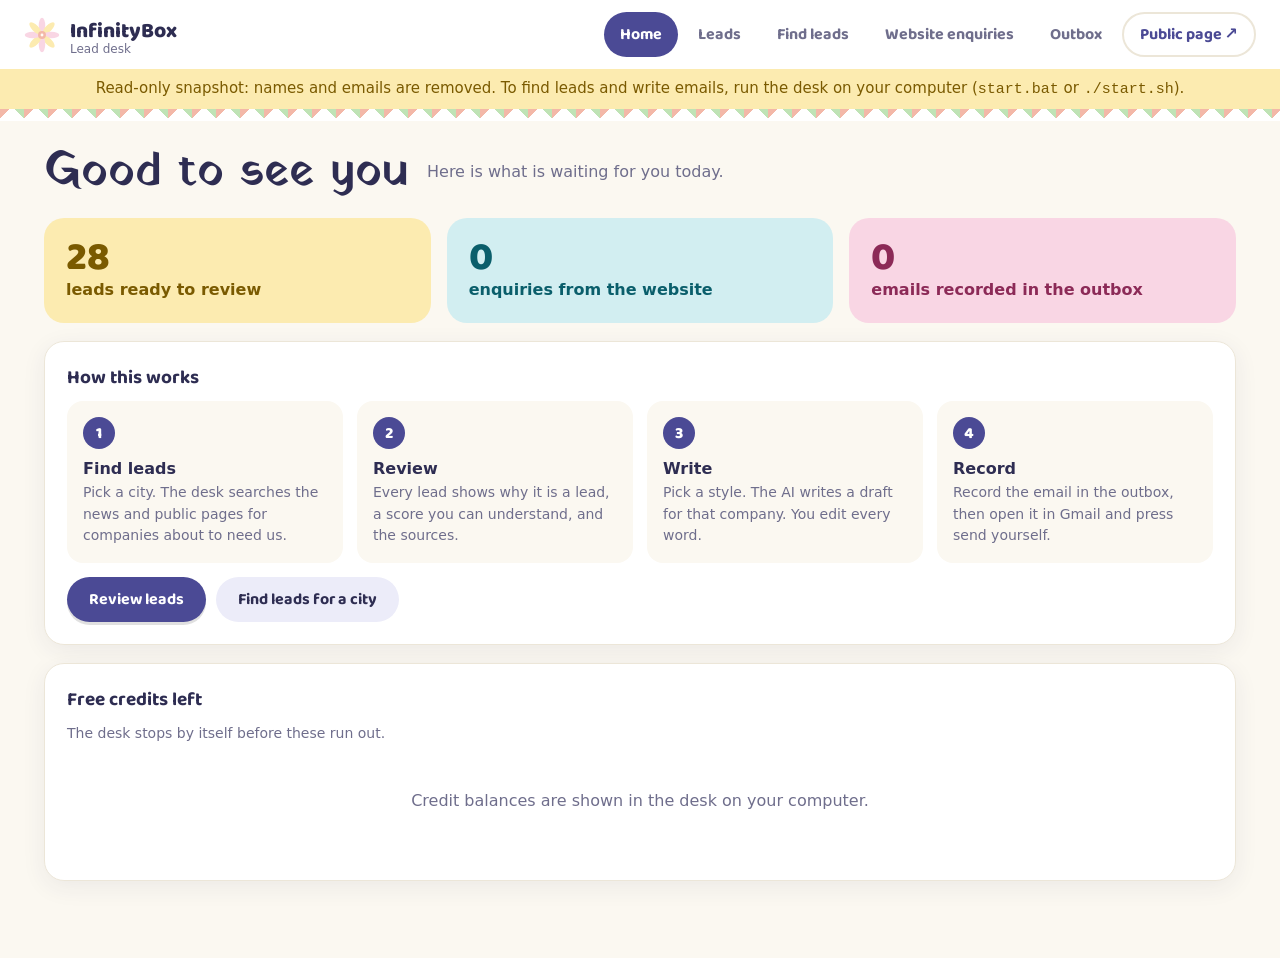
==== dashboard/index.html @ 166ef91c "Routing: public page and read-only dashboard on Pages, interlinked; local /dashboard alias; 404 page" ====
<!doctype html>
<html lang="en">
<head>
<meta charset="utf-8">
<meta name="viewport" content="width=device-width, initial-scale=1">
<title>InfinityBox Lead Desk</title>
<link rel="preconnect" href="https://fonts.googleapis.com"><link rel="preconnect" href="https://fonts.gstatic.com" crossorigin>
<link href="https://fonts.googleapis.com/css2?family=Baloo+2:wght@500;700;800&family=Yatra+One&display=swap" rel="stylesheet">
<style>
:root{
  --bg:#FBF8F1; --surface:#FFFFFF; --ink:#2E2D52; --mute:#6F6E8C; --line:#ECE6D8; --brand:#4B4A95; --brand-ink:#FFFFFF; --brand-soft:#ECECF9;
  --haldi:#FCEBB0; --haldi-i:#7A5A00; --rani:#F9D6E4; --rani-i:#8C2A57; --mor:#D2EEF1; --mor-i:#0A5E6B; --tota:#DDF1D6; --tota-i:#2E6B2A; --sindoor:#F9DAD3; --sindoor-i:#8A3022;
  --shadow:0 6px 24px rgba(46,45,82,.07); --r:20px;
  --font:"Baloo 2",system-ui,-apple-system,"Segoe UI",sans-serif; --body:system-ui,-apple-system,"Segoe UI",Roboto,sans-serif;
}
@media (prefers-color-scheme: dark){:root{
  --bg:#15152A; --surface:#1E1E3A; --ink:#ECEBFA; --mute:#A3A2C4; --line:#2E2E52; --brand:#8F8EE6; --brand-ink:#15152A; --brand-soft:#2A2A52;
  --haldi:#4A3D10; --haldi-i:#F5DC8A; --rani:#4A2236; --rani-i:#F5B5D0; --mor:#173E45; --mor-i:#9ADCE6; --tota:#22381F; --tota-i:#B5E3AD; --sindoor:#4A241D; --sindoor-i:#F2B3A6; --shadow:0 6px 24px rgba(0,0,0,.35);}}
*{box-sizing:border-box}
body{margin:0;background:var(--bg);color:var(--ink);font:400 16px/1.55 var(--body)}
h1,h2,h3,.f{font-family:var(--font)}
h2{font-size:26px;margin:0 0 4px;font-weight:800} h3{font-size:19px;margin:0 0 8px;font-weight:700}
.muted{color:var(--mute)} .small{font-size:14px}
button,input,select,textarea{font:inherit;color:inherit}
:focus-visible{outline:3px solid var(--brand);outline-offset:2px}

/* header */
.bar{display:flex;align-items:center;gap:18px;padding:12px 24px;background:var(--surface);position:sticky;top:0;z-index:20;flex-wrap:wrap}
.brand{display:flex;align-items:center;gap:10px;font:800 21px var(--font)}
.brand small{display:block;font:500 12px var(--body);color:var(--mute);margin-top:-6px}
.rosette{width:36px;height:36px;animation:spin 24s linear infinite}
@keyframes spin{to{transform:rotate(360deg)}}
.tabs{display:flex;gap:4px;flex-wrap:wrap;margin-left:auto}
.tabs button{border:0;background:none;padding:8px 16px;border-radius:99px;cursor:pointer;font:700 16px var(--font);color:var(--mute);transition:background .2s,color .2s}
.tabs a{padding:8px 16px;border-radius:99px;font:700 16px var(--font);color:var(--brand);text-decoration:none;border:2px solid var(--line)}.tabs a:hover{background:var(--brand-soft)}
.snap{background:var(--haldi);color:var(--haldi-i);text-align:center;padding:8px 16px;font-size:15px}.snap a{color:inherit}
.tabs button:hover{background:var(--brand-soft);color:var(--ink)}
.tabs button[aria-current="true"]{background:var(--brand);color:var(--brand-ink)}
.trim{height:12px;background:linear-gradient(135deg,#F3B8A8 25%,transparent 25%) 0 0/24px 12px,linear-gradient(225deg,#BFE3B5 25%,transparent 25%) 0 0/24px 12px,var(--surface)}
main{max-width:1240px;margin:0 auto;padding:26px 24px 60px}
.view{display:none}.view.on{display:block;animation:fade .35s ease both}
@keyframes fade{from{opacity:0;transform:translateY(8px)}to{opacity:1;transform:none}}

/* basics */
.card{background:var(--surface);border-radius:var(--r);padding:22px;box-shadow:var(--shadow);margin-bottom:18px;border:1px solid var(--line)}
.btn{display:inline-flex;align-items:center;gap:8px;border:0;border-radius:99px;padding:10px 22px;background:var(--brand);color:var(--brand-ink);font:700 16px var(--font);cursor:pointer;transition:transform .15s,box-shadow .15s,opacity .2s;box-shadow:0 3px 0 rgba(0,0,0,.12)}
.btn:hover{transform:translateY(-1px)}.btn:active{transform:translateY(2px);box-shadow:none}.btn[disabled]{opacity:.45;cursor:not-allowed;transform:none}
.btn.soft{background:var(--brand-soft);color:var(--ink);box-shadow:none}.btn.line{background:none;border:2px solid var(--line);color:var(--ink);box-shadow:none}
input[type=text],select,textarea{width:100%;background:var(--bg);border:2px solid var(--line);border-radius:14px;padding:10px 14px}
textarea{resize:vertical;line-height:1.55}
.tag{display:inline-block;border-radius:99px;padding:2px 12px;font-size:13px;font-weight:700;margin:0 4px 4px 0;background:var(--brand-soft);color:var(--ink)}
.tag.haldi{background:var(--haldi);color:var(--haldi-i)}.tag.rani{background:var(--rani);color:var(--rani-i)}.tag.mor{background:var(--mor);color:var(--mor-i)}
.tag.tota{background:var(--tota);color:var(--tota-i)}.tag.sindoor{background:var(--sindoor);color:var(--sindoor-i)}
.note{border-radius:14px;padding:10px 14px;margin:10px 0;font-size:15px}.note.warn{background:var(--haldi);color:var(--haldi-i)}.note.bad{background:var(--sindoor);color:var(--sindoor-i)}.note.ok{background:var(--tota);color:var(--tota-i)}
.empty{text-align:center;color:var(--mute);padding:44px 12px}
.spin{display:inline-block;width:15px;height:15px;border:3px solid rgba(255,255,255,.4);border-top-color:#fff;border-radius:50%;animation:spin .8s linear infinite}
.ring{--p:50;width:52px;height:52px;border-radius:50%;background:conic-gradient(var(--brand) calc(var(--p) * 1%),var(--line) 0);display:grid;place-items:center;flex:none}
.ring::after{content:attr(data-v);width:40px;height:40px;border-radius:50%;background:var(--surface);display:grid;place-items:center;font:800 15px var(--font)}
.ring.big{width:72px;height:72px}.ring.big::after{width:56px;height:56px;font-size:20px}
.bar2{height:12px;background:var(--line);border-radius:99px;overflow:hidden;margin:4px 0 6px}.bar2 i{display:block;height:100%;background:var(--brand);border-radius:99px;transition:width .8s cubic-bezier(.645,.045,.355,1)}
.row{display:flex;justify-content:space-between;gap:12px;align-items:center}
.grid3{display:grid;grid-template-columns:repeat(3,1fr);gap:16px}@media(max-width:860px){.grid3{grid-template-columns:1fr}}

/* home */
.hello{display:flex;gap:18px;align-items:center;margin-bottom:20px;flex-wrap:wrap}
.hello h1{font:400 clamp(30px,5vw,46px)/1.1 "Yatra One",var(--font);margin:0}
.stat{border-radius:var(--r);padding:20px 22px;cursor:pointer;transition:transform .2s;border:0;text-align:left;width:100%}
.stat:hover{transform:translateY(-3px)}
.stat b{display:block;font:800 40px/1 var(--font)}.stat span{font-weight:700}
.steps{display:grid;grid-template-columns:repeat(4,1fr);gap:14px}@media(max-width:860px){.steps{grid-template-columns:1fr 1fr}}
.stepc{padding:16px;border-radius:16px;background:var(--bg)}.stepc .n{width:32px;height:32px;border-radius:50%;background:var(--brand);color:var(--brand-ink);display:grid;place-items:center;font:800 16px var(--font);margin-bottom:8px}
.quota .q{margin:10px 0}.quota .lab{display:flex;justify-content:space-between;font-weight:700;font-size:15px}

/* leads */
.split{display:grid;grid-template-columns:350px 1fr;gap:22px;align-items:start}
@media(max-width:960px){.split{grid-template-columns:1fr}}
.listcol{position:sticky;top:96px;max-height:calc(100vh - 118px);overflow:auto;padding-right:4px}
@media(max-width:960px){.listcol{position:static;max-height:none}}
.chips{display:flex;flex-wrap:wrap;gap:6px;margin:10px 0}
.chip{border:2px solid var(--line);background:var(--surface);border-radius:99px;padding:3px 14px;cursor:pointer;font:700 14px var(--font)}
.chip[aria-pressed="true"]{background:var(--brand);color:var(--brand-ink);border-color:var(--brand)}
.lead{display:flex;gap:12px;align-items:center;width:100%;text-align:left;background:var(--surface);border:2px solid transparent;border-radius:18px;padding:12px 14px;margin-bottom:10px;cursor:pointer;box-shadow:var(--shadow);transition:transform .15s,border-color .2s}
.lead:hover{transform:translateY(-2px)}.lead[aria-current="true"]{border-color:var(--brand)}
.lead b{display:block;font:700 17px/1.2 var(--font)}
.dtabs{display:flex;gap:6px;margin:0 0 16px;background:var(--surface);padding:6px;border-radius:99px;box-shadow:var(--shadow);width:max-content;max-width:100%;overflow:auto}
.dtabs button{border:0;background:none;padding:8px 20px;border-radius:99px;cursor:pointer;font:700 16px var(--font);color:var(--mute)}
.dtabs button[aria-current="true"]{background:var(--brand);color:var(--brand-ink)}
.lhead{display:flex;gap:18px;align-items:center;flex-wrap:wrap;position:relative;overflow:hidden}
.lhead::before{content:"";position:absolute;left:0;right:0;top:0;height:8px;background:radial-gradient(circle at 8px 0,var(--rani) 7px,transparent 8px) 0 0/16px 8px repeat-x}
.lhead h2{margin-top:6px}
.src{background:var(--bg);border-radius:16px;padding:12px 16px;margin:10px 0}
.src q{display:block;color:var(--mute);font-style:italic;margin:4px 0}
a{color:var(--brand);font-weight:700}
details summary{cursor:pointer;color:var(--mute);font-size:14.5px;margin:4px 0}
ul.plain{margin:6px 0;padding-left:20px}
.styles{display:grid;grid-template-columns:repeat(auto-fill,minmax(210px,1fr));gap:10px;margin:10px 0 14px}
.style{border:2px solid var(--line);border-radius:16px;padding:12px;cursor:pointer;background:var(--surface);transition:border-color .2s,background .2s,transform .15s}
.style:hover{transform:translateY(-2px)}.style[aria-pressed="true"]{border-color:var(--brand);background:var(--brand-soft)}
.style b{display:block;font:700 16px var(--font)}.style span{font-size:13.5px;color:var(--mute)}
label.f{display:block;font-size:14px;font-weight:700;color:var(--mute);margin:14px 0 4px}
.actions{display:flex;flex-wrap:wrap;gap:10px;margin-top:14px;align-items:center}

/* find leads */
.cities{display:flex;flex-wrap:wrap;gap:10px;margin:10px 0 18px}
.city{border:2px solid var(--line);background:var(--surface);border-radius:18px;padding:10px 20px;font:700 17px var(--font);cursor:pointer;transition:all .2s}
.city[aria-pressed="true"]{background:var(--haldi);border-color:var(--haldi-i);color:var(--haldi-i);transform:translateY(-2px)}
.sizes{display:grid;grid-template-columns:repeat(auto-fit,minmax(200px,1fr));gap:12px;margin:10px 0 18px}
.size{border:2px solid var(--line);background:var(--surface);border-radius:18px;padding:14px;cursor:pointer;text-align:left}
.size[aria-pressed="true"]{border-color:var(--brand);background:var(--brand-soft)}.size b{display:block;font:700 18px var(--font)}.size span{font-size:14px;color:var(--mute);display:block}
.stages{display:grid;gap:10px;margin:14px 0}
.stage{display:flex;gap:12px;align-items:center;padding:10px 14px;border-radius:14px;background:var(--bg);transition:background .4s}
.stage i{width:26px;height:26px;border-radius:50%;border:3px solid var(--line);display:grid;place-items:center;font-style:normal;font-weight:800;font-size:14px;flex:none}
.stage.done{background:var(--tota)}.stage.done i{background:var(--tota-i);border-color:var(--tota-i);color:#fff}
.stage.now i{border-color:var(--brand);border-top-color:transparent;animation:spin 1s linear infinite}
pre.log{background:var(--bg);border-radius:12px;padding:10px 14px;font:12.5px/1.45 ui-monospace,Consolas,monospace;white-space:pre-wrap;overflow-wrap:anywhere;max-height:200px;overflow:auto;margin:0}

/* funnel + tables */
.fun{display:grid;gap:10px;margin-top:10px}.fun .r{display:grid;grid-template-columns:170px 1fr 70px;gap:10px;align-items:center}
@media(max-width:620px){.fun .r{grid-template-columns:120px 1fr 50px;font-size:14px}}
.fun .track{height:26px;background:var(--bg);border-radius:99px;overflow:hidden}.fun .track i{display:block;height:100%;border-radius:99px;background:linear-gradient(90deg,var(--brand),#8F8EE6);transition:width .9s cubic-bezier(.645,.045,.355,1)}
.tablewrap{overflow-x:auto}
table{width:100%;border-collapse:collapse;font-size:15px}th,td{text-align:left;padding:10px 8px;border-bottom:1px solid var(--line);vertical-align:top}th{color:var(--mute);font:700 14px var(--font)}
dialog{border:0;border-radius:24px;background:var(--surface);color:var(--ink);max-width:580px;width:92%;padding:24px;box-shadow:0 20px 60px rgba(0,0,0,.3);overflow-x:hidden}
dialog::backdrop{background:rgba(30,30,60,.45)}
@media (prefers-reduced-motion:reduce){*{animation:none!important;transition:none!important}}
</style>
</head>
<body>
<header class="bar">
  <div class="brand">
    <svg class="rosette" viewBox="0 0 100 100" aria-hidden="true"><g transform="translate(50 50)"><ellipse cx="0" cy="-26" rx="9" ry="22" fill="#F9D6E4"/><ellipse cx="0" cy="-26" rx="9" ry="22" fill="#FCEBB0" transform="rotate(45)"/><ellipse cx="0" cy="-26" rx="9" ry="22" fill="#F9D6E4" transform="rotate(90)"/><ellipse cx="0" cy="-26" rx="9" ry="22" fill="#FCEBB0" transform="rotate(135)"/><ellipse cx="0" cy="-26" rx="9" ry="22" fill="#F9D6E4" transform="rotate(180)"/><ellipse cx="0" cy="-26" rx="9" ry="22" fill="#FCEBB0" transform="rotate(225)"/><ellipse cx="0" cy="-26" rx="9" ry="22" fill="#F9D6E4" transform="rotate(270)"/><ellipse cx="0" cy="-26" rx="9" ry="22" fill="#FCEBB0" transform="rotate(315)"/><circle r="11" fill="#F3B8A8"/><circle r="4" fill="#FFFDF5"/></g></svg>
    <div>InfinityBox<small>Lead desk</small></div>
  </div>
  <nav class="tabs" id="tabs">
    <button data-t="home" aria-current="true">Home</button><button data-t="leads">Leads</button><button data-t="find">Find leads</button><button data-t="inbound">Website enquiries</button><button data-t="outbox">Outbox</button><a id="siteLink" href="/site/" target="_blank" rel="noopener">Public page ↗</a>
  </nav>
</header>
<div class="snap" id="snap" hidden>Read-only snapshot: names and emails are removed. To find leads and write emails, run the desk on your computer (<code>start.bat</code> or <code>./start.sh</code>).</div>
<div class="trim"></div>

<main>
<section class="view on" id="v-home">
  <div class="hello"><h1>Good to see you</h1><div class="muted">Here is what is waiting for you today.</div></div>
  <div class="grid3" style="margin-bottom:18px">
    <button class="stat" style="background:var(--haldi);color:var(--haldi-i)" data-go="leads"><b id="sLeads">-</b><span>leads ready to review</span></button>
    <button class="stat" style="background:var(--mor);color:var(--mor-i)" data-go="inbound"><b id="sIn">-</b><span>enquiries from the website</span></button>
    <button class="stat" style="background:var(--rani);color:var(--rani-i)" data-go="outbox"><b id="sOut">-</b><span>emails recorded in the outbox</span></button>
  </div>
  <div class="card"><h3>How this works</h3>
    <div class="steps">
      <div class="stepc"><div class="n">1</div><b>Find leads</b><div class="muted small">Pick a city. The desk searches the news and public pages for companies about to need us.</div></div>
      <div class="stepc"><div class="n">2</div><b>Review</b><div class="muted small">Every lead shows why it is a lead, a score you can understand, and the sources.</div></div>
      <div class="stepc"><div class="n">3</div><b>Write</b><div class="muted small">Pick a style. The AI writes a draft for that company. You edit every word.</div></div>
      <div class="stepc"><div class="n">4</div><b>Record</b><div class="muted small">Record the email in the outbox, then open it in Gmail and press send yourself.</div></div>
    </div>
    <div class="actions"><button class="btn" data-go="leads">Review leads</button><button class="btn soft" data-go="find">Find leads for a city</button></div>
  </div>
  <div class="card quota"><h3>Free credits left</h3><div class="muted small">The desk stops by itself before these run out.</div><div id="quota"><div class="empty">Checking...</div></div></div>
</section>

<section class="view" id="v-leads">
  <div class="split">
    <div class="listcol">
      <label class="f" for="ds" style="margin-top:0">Lead list</label><select id="ds"></select>
      <input id="q" type="text" placeholder="Search a company..." aria-label="Search companies" style="margin-top:10px">
      <div class="chips" id="segs"></div>
      <div class="row small muted" style="margin:0 2px 8px"><span id="count"></span><select id="sort" style="width:auto;padding:2px 10px"><option value="score">Best score first</option><option value="new">Newest first</option></select></div>
      <div id="list"></div>
    </div>
    <div id="detail"><div class="card empty">Pick a company on the left. You will see why it is a lead, who to contact, and you can write an email.</div></div>
  </div>
</section>

<section class="view" id="v-find">
  <div class="card" style="max-width:820px">
    <h2>Find new leads</h2><p class="muted">Choose a city and how much to look at. The desk does the rest and shows its progress. You can keep using the other tabs meanwhile.</p>
    <label class="f">1. City</label><div class="cities" id="cities"></div>
    <label class="f">2. How much?</label><div class="sizes" id="sizes"></div>
    <div class="actions"><button class="btn" id="go">Find leads</button><span class="muted small" id="goNote"></span></div>
  </div>
  <div class="card" id="jobcard" style="max-width:820px;display:none"></div>
</section>

<section class="view" id="v-inbound">
  <div class="card"><h2>How the public page is doing</h2><p class="muted">Anonymous counts only: no cookies, no names. Each bar is the number of different visitors who got that far.</p><div class="fun" id="funnel"></div><div id="campaigns"></div></div>
  <div class="card"><h2>Enquiries from the website</h2><p class="muted">People who used the calculator and asked to be contacted. Each one is routed to a team by what they told us they are. <a href="/site/" target="_blank" rel="noopener">Open the public page</a></p><div class="tablewrap" id="inbound"></div></div>
</section>

<section class="view" id="v-outbox">
  <div class="card"><h2>Outbox</h2><p class="muted">Nothing here was emailed by this app: sending is a placeholder until real email is connected. "Record in outbox" keeps a copy, and you can open it in Gmail and press send yourself.</p><div class="tablewrap" id="outbox"></div></div>
</section>
</main>
<dialog id="dlg"></dialog>

<script>window.STATIC_BASE = "data/";</script>
<script>
const $ = (s, r = document) => r.querySelector(s);
function h(tag, attrs = {}, ...kids) {
  const e = document.createElement(tag);
  for (const [k, v] of Object.entries(attrs)) { if (k === 'class') e.className = v; else if (k.startsWith('on')) e.addEventListener(k.slice(2), v); else if (k.startsWith('aria-')) e.setAttribute(k, String(!!v)); else if (v === true) e.setAttribute(k, ''); else if (v !== false && v != null) e.setAttribute(k, v); }
  for (const c of kids.flat()) if (c != null && c !== false) e.append(c.nodeType ? c : document.createTextNode(c));
  return e;
}
const STATIC = window.STATIC_BASE || '';   // set only in the read-only GitHub Pages copy (see app/export_static.py)
const LOCAL_ONLY = 'This is a read-only snapshot. Open the desk on your computer to do this.';
async function staticApi(path, body) {
  if (body) throw new Error(LOCAL_ONLY);
  const u = new URL(path, location.href), f = { '/api/datasets': 'datasets.json', '/api/styles': 'styles.json' }[u.pathname] || (u.pathname === '/api/leads' ? 'leads_' + u.searchParams.get('dataset') + '.json' : '');
  if (u.pathname === '/api/outbox' || u.pathname === '/api/inbound') return [];
  if (u.pathname === '/api/job') return { state: 'idle' };
  if (!f) throw new Error(LOCAL_ONLY);
  const r = await fetch(STATIC + f); if (!r.ok) throw new Error('Snapshot file missing: ' + f); return r.json();
}
async function api(path, body) {
  if (STATIC) return staticApi(path, body);
  const r = await fetch(path, body ? { method: 'POST', headers: { 'Content-Type': 'application/json' }, body: JSON.stringify(body) } : {});
  const j = await r.json().catch(() => ({ error: 'Unexpected reply from the app.' }));
  if (!r.ok) throw Object.assign(new Error(j.error || 'Something went wrong'), { problems: j.problems || [] });
  return j;
}
const S = { ds: null, leads: [], seg: 'all', q: '', sort: 'score', cur: null, dtab: 'about', styles: [], facts: [], draft: {}, city: null, size: 'quick', poll: null };
const SEG = { corporate: 'Company', institution: 'College / hospital / government', caterer: 'Caterer', fitout: 'Fit-out / design firm' };
const SEGTAG = { corporate: 'mor', institution: 'tota', caterer: 'haldi', fitout: 'rani' };
const TIER = { tier1: ['Likely decision maker', 'tota'], tier2: ['Runs it day to day', 'mor'], tier3: ['Gatekeeper: ask for an introduction', 'haldi'], generic: ['General mailbox', 'haldi'], office: ['Relevant office, no contact listed', 'haldi'], none: ['Probably not the right person', 'sindoor'] };
const TYPE = { new_campus: 'New campus or office', lease: 'New lease', cafeteria_revamp: 'Cafeteria / canteen work', tender: 'Tender', caterer_renewal: 'Caterer contract', esg_plastic: 'Plastic / sustainability', facilities_hiring: 'Facilities hiring' };
const QUEUE_LABEL = { warewashing: 'Warewashing team', 'kitchen design': 'Kitchen design team', partner: 'Partnerships' };
const cityName = c => c === 'Bangalore' ? 'Bengaluru' : c;

/* ---------- navigation ---------- */
function show(t) {
  document.querySelectorAll('.view').forEach(v => v.classList.toggle('on', v.id === 'v-' + t));
  document.querySelectorAll('#tabs button').forEach(b => b.setAttribute('aria-current', b.dataset.t === t));
  if (t === 'home') loadHome(); if (t === 'inbound') loadInbound(); if (t === 'outbox') loadOutbox(); if (t === 'find') loadFind();
  window.scrollTo({ top: 0 });
}
document.querySelectorAll('#tabs button').forEach(b => b.onclick = () => show(b.dataset.t));
document.querySelectorAll('[data-go]').forEach(b => b.onclick = () => show(b.dataset.go));

/* ---------- home ---------- */
async function loadHome() {
  const [ob, inb] = await Promise.all([api('/api/outbox'), api('/api/inbound')]);
  $('#sOut').textContent = ob.length; $('#sIn').textContent = inb.length; $('#sLeads').textContent = S.leads.length || '-';
  const box = $('#quota');
  if (STATIC) { box.replaceChildren(h('div', { class: 'empty' }, 'Credit balances are shown in the desk on your computer.')); return; }
  try {
    const q = await api('/api/quota');
    box.replaceChildren(...Object.values(q).map(x => x.error ? h('div', { class: 'q muted small' }, x.label + ': could not check right now') :
      h('div', { class: 'q' }, h('div', { class: 'lab' }, h('span', {}, x.label), h('span', {}, x.left.toLocaleString('en-IN') + ' of ' + x.total.toLocaleString('en-IN'))),
        h('div', { class: 'bar2' }, h('i', { style: 'width:' + Math.max(2, Math.min(100, x.left / x.total * 100)) + '%' })), h('div', { class: 'muted small' }, x.note))));
  } catch (e) { box.replaceChildren(h('div', { class: 'empty' }, 'Could not check balances.')); }
}

/* ---------- leads: list ---------- */
async function initLeads() {
  const [ds, st] = await Promise.all([api('/api/datasets'), api('/api/styles')]);
  S.styles = st.styles; S.facts = st.facts;
  const sel = $('#ds'); sel.replaceChildren(...ds.map(d => h('option', { value: d.id }, d.label)));
  sel.onchange = () => loadLeads(sel.value);
  $('#q').oninput = e => { S.q = e.target.value.toLowerCase(); renderList(); };
  $('#sort').onchange = e => { S.sort = e.target.value; renderList(); };
  if (ds.length) await loadLeads(ds[0].id);
  else $('#list').replaceChildren(h('div', { class: 'empty' }, 'No lead lists yet. Open "Find leads" to make one.'));
}
async function loadLeads(ds) {
  S.ds = ds; S.cur = null; $('#ds').value = ds;
  S.leads = await api('/api/leads?dataset=' + ds);
  const segs = ['all', ...new Set(S.leads.map(l => l.segment))];
  if (!segs.includes(S.seg)) S.seg = 'all';
  $('#segs').replaceChildren(...segs.map(s => h('button', { class: 'chip', 'aria-pressed': S.seg === s, onclick: () => { S.seg = s; [...$('#segs').children].forEach((b, i) => b.setAttribute('aria-pressed', segs[i] === s)); renderList(); } }, s === 'all' ? 'All' : SEG[s])));
  renderList(); $('#sLeads').textContent = S.leads.length;
  $('#detail').replaceChildren(h('div', { class: 'card empty' }, 'Pick a company on the left. You will see why it is a lead, who to contact, and you can write an email.'));
}
const newest = l => (l.sources[0] || {}).date || '';
function renderList() {
  let ls = S.leads.filter(l => (S.seg === 'all' || l.segment === S.seg) && l.company.toLowerCase().includes(S.q));
  ls = [...ls].sort((a, b) => S.sort === 'new' ? newest(b).localeCompare(newest(a)) : b.score.total - a.score.total);
  $('#count').textContent = ls.length + ' leads';
  $('#list').replaceChildren(...ls.map(l => h('button', { class: 'lead', 'aria-current': S.cur === l.id, onclick: () => openLead(l.id) },
    h('div', { class: 'ring', style: '--p:' + l.score.total, 'data-v': Math.round(l.score.total), title: 'Score out of 100' }),
    h('div', {}, h('b', {}, l.company), h('span', { class: 'tag ' + SEGTAG[l.segment] }, SEG[l.segment]), h('div', { class: 'muted small' }, l.city + ' · ' + l.triggers.map(t => TYPE[t] || t).join(', ')), newest(l) ? h('div', { class: 'muted small' }, 'Event: ' + newest(l)) : null))));
}

/* ---------- leads: detail ---------- */
function openLead(id, tab) {
  S.cur = id; S.dtab = tab || 'about'; renderList(); drawDetail();
  if (window.innerWidth < 960) $('#detail').scrollIntoView({ behavior: 'smooth' });
}
function drawDetail() {
  const l = S.leads.find(x => x.id === S.cur); if (!l) return;
  const tabs = [['about', 'About this lead'], ['contacts', 'Who to contact'], ['email', 'Write the email']];
  const body = S.dtab === 'about' ? aboutPane(l) : S.dtab === 'contacts' ? contactsPane(l) : emailPane(l);
  $('#detail').replaceChildren(
    h('div', { class: 'card lhead' }, h('div', { class: 'ring big', style: '--p:' + l.score.total, 'data-v': Math.round(l.score.total) }),
      h('div', { style: 'flex:1;min-width:220px' }, h('h2', {}, l.company), h('span', { class: 'tag ' + SEGTAG[l.segment] }, SEG[l.segment]), h('span', { class: 'tag' }, l.city),
        h('p', { style: 'margin:6px 0 0' }, h('b', {}, 'Why this is a lead: '), l.why_now))),
    h('div', { class: 'dtabs' }, tabs.map(([k, t]) => h('button', { 'aria-current': S.dtab === k, onclick: () => { S.dtab = k; drawDetail(); } }, t))), body);
  if (S.dtab === 'email') loadSaved(l);
}
function bar(label, p, hint) {
  return h('div', { style: 'margin:12px 0' }, h('div', { class: 'row' }, h('b', {}, label), h('b', {}, p.score + ' of ' + p.max)), h('div', { class: 'bar2' }, h('i', { style: 'width:' + Math.min(100, p.score / p.max * 100) + '%' })), h('div', { class: 'muted small' }, hint));
}
function aboutPane(l) {
  const s = l.score, parts = (ps, f) => h('ul', { class: 'plain' }, ps.map(p => h('li', {}, h('b', {}, '+' + p.pts), ' ', f(p))));
  return h('div', {},
    h('div', { class: 'card' }, h('h3', {}, 'How the score is made'), h('p', { class: 'muted small' }, 'Fixed rules calculate this, not the AI. Three parts add up to 100.'),
      bar('Fit', s.fit, 'Are they the kind of organisation we sell to?'), h('details', {}, h('summary', {}, 'See the points'), parts(s.fit.parts, p => `${p.label}: ${p.note}`)),
      bar('Trigger', s.trigger, 'Is something happening right now? Older events count for less.'),
      h('details', {}, h('summary', {}, 'See the points'), s.trigger.parts.length ? parts(s.trigger.parts, p => `${p.label} on ${p.date} (${p.age_days} days ago). Worth ${p.weight} when brand new, halves every ${p.half_life} days.`) : h('div', { class: 'muted small' }, 'No trigger recorded.')),
      bar('Reach', s.reach, 'Do we know who to write to?'), h('details', {}, h('summary', {}, 'See the points'), parts(s.reach.parts, p => `${p.label}: ${p.note}`)),
      s.tips.length ? h('div', { class: 'note ok' }, h('b', {}, 'To raise this score: '), h('ul', { class: 'plain' }, s.tips.map(t => h('li', {}, t)))) : null),
    h('div', { class: 'card' }, h('h3', {}, 'Where this came from'), h('p', { class: 'muted small' }, 'Every lead is backed by a real source. The quote is copied exactly from it.'),
      l.sources.map(s => h('div', { class: 'src' }, h('span', { class: 'tag haldi' }, TYPE[s.type] || s.type), h('span', { class: 'muted small' }, s.date), h('div', {}, h('b', {}, s.headline)), h('q', {}, '“' + s.quote + '”'),
        h('a', { href: s.url, target: '_blank', rel: 'noopener noreferrer' }, 'Open the source ↗')))),
    l.buyer_logic ? h('div', { class: 'card' }, h('h3', {}, 'Who usually decides'), h('p', {}, l.buyer_logic)) : null,
    h('div', { class: 'actions' }, h('button', { class: 'btn', onclick: () => { S.dtab = 'contacts'; drawDetail(); } }, 'Next: who to contact')));
}
function contactsPane(l) {
  const links = [l.linkedin_company && h('a', { href: l.linkedin_company, target: '_blank', rel: 'noopener noreferrer' }, 'Company on LinkedIn ↗'), l.website && h('a', { href: 'https://' + l.website, target: '_blank', rel: 'noopener noreferrer' }, l.website + ' ↗')].filter(Boolean);
  return h('div', {}, h('div', { class: 'card' }, h('h3', {}, 'Who to contact'),
    l.contacts.length ? l.contacts.map(c => { const t = TIER[c.tier] || ['', '']; return h('div', { class: 'src' }, h('b', {}, c.name || (c.hidden ? 'Contact (name hidden)' : '(no name listed)')), c.title ? ' · ' + c.title : '', h('div', {}, h('span', { class: 'tag ' + t[1] }, t[0])),
      c.why ? h('div', { class: 'muted small' }, c.why) : null,
      c.hidden ? h('div', { class: 'muted small' }, 'Name and email are hidden in this public snapshot.') : c.email ? h('div', {}, 'Email: ', h('b', {}, c.email), ' ', h('span', { class: 'muted small' }, '(' + (c.email_status || 'from source') + ')')) : h('div', { class: 'muted small' }, 'No email found. We never guess emails.'),
      c.linkedin ? h('a', { href: c.linkedin, target: '_blank', rel: 'noopener noreferrer' }, 'LinkedIn profile ↗') : null); })
      : h('div', { class: 'note warn' }, 'No contact found yet. Use the LinkedIn search below to find the right person.'),
    l.search_links.length ? h('div', {}, h('div', { class: 'muted small' }, 'Search LinkedIn yourself (opens a search; nothing is scraped):'), l.search_links.map(x => h('div', {}, h('a', { href: x.url, target: '_blank', rel: 'noopener noreferrer' }, x.role + ' ↗')))) : null,
    links.length ? h('div', { style: 'margin-top:10px' }, links.map((a, i) => [i ? ' · ' : '', a])) : null),
    h('div', { class: 'actions' }, h('button', { class: 'btn', onclick: () => { S.dtab = 'email'; drawDetail(); } }, 'Next: write the email')));
}
function emailPane(l) {
  if (STATIC) return h('div', { class: 'card' }, h('h3', {}, 'Write the email'), h('div', { class: 'note warn' }, 'Drafting uses the AI writing assistant and runs in the desk on your computer. These are the styles it can use:'), h('ul', { class: 'plain' }, S.styles.filter(s => s.for.includes(l.segment)).map(s => h('li', {}, h('b', {}, s.name + ': '), s.best_when))), h('details', {}, h('summary', {}, 'What the AI is allowed to say about InfinityBox'), h('ul', { class: 'plain' }, S.facts.map(f => h('li', {}, f)))));
  const mine = S.styles.filter(s => s.for.includes(l.segment));
  const dr = S.draft[l.id] = S.draft[l.id] || { style: mine.some(s => s.id === l.recommended_style) ? l.recommended_style : mine[0].id, contact: Math.max(0, l.contacts.findIndex(c => c.relevance >= 0.6)) };
  if (!l.contacts.length) dr.contact = -1;
  const grid = h('div', { class: 'styles' });
  mine.forEach(s => grid.append(h('div', { class: 'style', role: 'button', tabindex: 0, 'aria-pressed': dr.style === s.id,
    onclick: () => { dr.style = s.id; [...grid.children].forEach((c, i) => c.setAttribute('aria-pressed', mine[i].id === s.id)); } },
    h('b', {}, s.name, s.id === l.recommended_style ? h('span', { class: 'tag tota', style: 'margin-left:6px' }, 'Suggested') : null), h('span', {}, s.best_when))));
  const who = h('select', { id: 'who', onchange: e => dr.contact = +e.target.value }, [h('option', { value: -1 }, 'No specific person'), ...l.contacts.map((c, i) => h('option', { value: i }, (c.name || '(no name)') + ' · ' + (c.title || '').slice(0, 40)))]);
  who.value = dr.contact;
  return h('div', { class: 'card' }, h('h3', {}, 'Write the email'),
    h('p', { class: 'muted small' }, 'The AI writes a first draft for this company, using only facts we have approved about InfinityBox. You can change every word before anything is saved.'),
    h('label', { class: 'f' }, '1. Pick a style'), grid, h('label', { class: 'f', for: 'who' }, '2. Who is it for?'), who,
    h('label', { class: 'f', for: 'notes' }, '3. Anything to add? (optional)'), h('input', { id: 'notes', type: 'text', placeholder: 'e.g. mention we met at an event' }),
    h('div', { class: 'actions' }, h('button', { class: 'btn', id: 'gen', onclick: () => generate(l) }, 'Write a draft')), h('div', { id: 'draftout' }),
    h('details', { style: 'margin-top:14px' }, h('summary', {}, 'What the AI is allowed to say about InfinityBox'), h('ul', { class: 'plain' }, S.facts.map(f => h('li', {}, f)))));
}
async function loadSaved(l) {
  try { const sv = await api(`/api/saved?dataset=${S.ds}&lead_id=${encodeURIComponent(l.id)}`); if (sv.body && S.cur === l.id) showDraft(l, sv, 'Loaded your saved draft from ' + sv.saved_at.replace('T', ' ') + '.'); } catch (e) {}
}
async function generate(l) {
  const dr = S.draft[l.id], btn = $('#gen'), out = $('#draftout');
  btn.disabled = true; btn.replaceChildren(h('span', { class: 'spin' }), 'Writing...'); out.replaceChildren();
  try { showDraft(l, await api('/api/draft', { dataset: S.ds, lead_id: l.id, style: dr.style, contact: dr.contact, notes: $('#notes').value }), null); }
  catch (e) { out.replaceChildren(h('div', { class: 'note bad' }, e.message)); }
  btn.disabled = false; btn.replaceChildren('Write a new draft');
}
let timer;
function showDraft(l, r, info) {
  const out = $('#draftout'), dr = S.draft[l.id];
  if (!out) return;
  const subj = h('input', { type: 'text', id: 'subj', value: r.subject }), body = h('textarea', { id: 'body', rows: 14 }); body.value = r.body;
  const status = h('div', { id: 'status' }), send = h('button', { class: 'btn', id: 'sendbtn', onclick: () => sendDialog(l) }, 'Send (placeholder)...');
  const check = async () => {
    try {
      const c = await api('/api/check', { dataset: S.ds, lead_id: l.id, subject: subj.value, body: body.value, notes: $('#notes').value });
      status.replaceChildren(h('div', { class: 'muted small' }, c.words + ' words'), c.problems.length ? h('div', { class: 'note bad' }, h('b', {}, 'Please check: '), h('ul', { class: 'plain' }, c.problems.map(p => h('li', {}, p)))) : h('div', { class: 'note ok' }, 'Looks good: no unsupported claims or numbers found.'));
      send.disabled = c.problems.length > 0;
    } catch (e) { status.replaceChildren(h('div', { class: 'note warn' }, e.message)); }
  };
  const later = () => { clearTimeout(timer); timer = setTimeout(check, 350); };
  subj.oninput = later; body.oninput = later;
  out.replaceChildren(info ? h('div', { class: 'note ok' }, info) : null, h('label', { class: 'f' }, 'Subject'), subj, h('label', { class: 'f' }, 'Message (edit as you like)'), body, status,
    h('div', { class: 'actions' }, send,
      h('button', { class: 'btn soft', onclick: async () => { await api('/api/save', { dataset: S.ds, lead_id: l.id, subject: subj.value, body: body.value, style: dr.style }); status.prepend(h('div', { class: 'note ok' }, 'Draft saved.')); } }, 'Save draft'),
      h('button', { class: 'btn line', onclick: async e => { await navigator.clipboard.writeText(subj.value + '\n\n' + body.value); e.target.textContent = 'Copied'; setTimeout(() => e.target.textContent = 'Copy', 1500); } }, 'Copy')));
  check();
}
function sendDialog(l) {
  const dr = S.draft[l.id], c = l.contacts[dr.contact], dlg = $('#dlg'), to = h('input', { type: 'text', id: 'to', value: (c && c.email) || '', placeholder: 'recipient@company.com (optional)' }), res = h('div');
  dlg.replaceChildren(h('h3', { style: 'margin-top:0' }, 'Record this email'),
    h('div', { class: 'note warn' }, 'Sending is a temporary placeholder: real email is not connected yet, so nothing is emailed from this app. It records the message in the Outbox, and you can open it in Gmail and press send yourself.'),
    h('label', { class: 'f' }, 'To'), to, h('label', { class: 'f' }, 'Subject'), h('div', {}, h('b', {}, $('#subj').value)),
    h('label', { class: 'f' }, 'Message'), h('pre', { class: 'log' }, $('#body').value), res,
    h('div', { class: 'actions' }, h('button', { class: 'btn', id: 'rec', onclick: async () => {
      try { const r = await api('/api/send', { dataset: S.ds, lead_id: l.id, to: to.value, subject: $('#subj').value, body: $('#body').value, notes: $('#notes').value });
        res.replaceChildren(h('div', { class: 'note ok' }, 'Recorded in the Outbox. ', h('a', { href: r.gmail_url, target: '_blank', rel: 'noopener noreferrer' }, 'Open in Gmail to send it yourself ↗'))); $('#rec').disabled = true; }
      catch (e) { res.replaceChildren(h('div', { class: 'note bad' }, e.message, h('ul', { class: 'plain' }, e.problems.map(p => h('li', {}, p))))); }
    } }, 'Record in outbox'), h('button', { class: 'btn line', onclick: () => dlg.close() }, 'Close')));
  dlg.showModal();
}

/* ---------- find leads ---------- */
const localOnly = (el, what) => el.replaceChildren(h('div', { class: 'note warn' }, what + ' runs in the desk on your computer. Double-click start.bat (Windows) or run ./start.sh, then open this tab there.'));
async function loadFind() {
  if (STATIC) { $('#cities').replaceChildren(); $('#sizes').replaceChildren(); $('#go').hidden = true; return localOnly($('#goNote'), 'Finding leads'); }
  const o = await api('/api/run-options'), sizeKeys = Object.keys(o.sizes);
  if (!S.city) S.city = o.cities[0];
  $('#cities').replaceChildren(...o.cities.map(c => h('button', { class: 'city', 'aria-pressed': S.city === c, onclick: () => { S.city = c; [...$('#cities').children].forEach((b, i) => b.setAttribute('aria-pressed', o.cities[i] === c)); } }, cityName(c))));
  $('#sizes').replaceChildren(...sizeKeys.map(k => h('button', { class: 'size', 'aria-pressed': S.size === k, onclick: () => { S.size = k; [...$('#sizes').children].forEach((b, i) => b.setAttribute('aria-pressed', sizeKeys[i] === k)); } },
    h('b', {}, o.sizes[k].label), h('span', {}, o.sizes[k].minutes), h('span', {}, o.sizes[k].cost))));
  $('#go').onclick = startRun; refreshJob();
}
async function startRun() {
  $('#go').disabled = true; $('#goNote').textContent = '';
  try { await api('/api/run', { city: S.city, size: S.size }); refreshJob(); } catch (e) { $('#goNote').textContent = e.message; $('#go').disabled = false; }
}
async function refreshJob() {
  clearTimeout(S.poll);
  const j = await api('/api/job'), card = $('#jobcard');
  if (j.state === 'idle') { card.style.display = 'none'; $('#go').disabled = false; return; }
  card.style.display = ''; const running = j.state === 'running'; $('#go').disabled = running;
  const firstOpen = j.stages.findIndex(s => !s.done), mins = Math.floor(j.elapsed / 60), secs = j.elapsed % 60;
  card.replaceChildren(h('h3', {}, (running ? 'Working on ' : j.state === 'done' ? 'Finished: ' : 'Stopped: ') + cityName(j.city)),
    h('div', { class: 'muted small' }, 'Time so far: ' + mins + 'm ' + secs + 's'),
    h('div', { class: 'stages' }, j.stages.map((s, i) => h('div', { class: 'stage' + (s.done ? ' done' : running && i === firstOpen ? ' now' : '') }, h('i', {}, s.done ? '✓' : ''), s.label))),
    j.state === 'done' ? h('div', { class: 'note ok' }, 'The new lead list is ready. ', h('button', { class: 'btn', onclick: async () => { await initLeads(); await loadLeads(j.dataset); show('leads'); } }, 'Open the list')) : null,
    j.state === 'failed' ? h('div', { class: 'note bad' }, 'The run stopped before finishing. Open the details below, then try again or pick the Quick look size.') : null,
    h('details', {}, h('summary', {}, 'Technical details'), h('pre', { class: 'log' }, j.tail.join('\n'))));
  if (running) S.poll = setTimeout(refreshJob, 2500);
}

/* ---------- website enquiries + outbox ---------- */
async function loadInbound() {
  if (STATIC) { $('#funnel').replaceChildren(); return localOnly($('#inbound'), 'Website enquiries and visit counts'); }
  const [f, o] = await Promise.all([api('/api/funnel'), api('/api/inbound')]);
  const max = Math.max(1, ...f.overall.map(s => s.visitors));
  $('#funnel').replaceChildren(...f.overall.map(s => h('div', { class: 'r' }, h('span', {}, s.label), h('div', { class: 'track' }, h('i', { style: 'width:' + (s.visitors / max * 100) + '%' })), h('b', {}, s.visitors))));
  $('#campaigns').replaceChildren(f.campaigns.length ? h('div', {}, h('h3', { style: 'margin-top:18px' }, 'By outreach batch'), h('p', { class: 'muted small' }, 'From the utm_campaign in each email link.'),
    h('div', { class: 'tablewrap' }, h('table', {}, h('thead', {}, h('tr', {}, ['Batch', 'Visited', 'Saw a result', 'Sent an enquiry'].map(x => h('th', {}, x)))), h('tbody', {}, f.campaigns.map(c => h('tr', {}, h('td', {}, c.campaign), h('td', {}, c.steps[0].visitors), h('td', {}, c.steps[3].visitors), h('td', {}, c.steps[5].visitors))))))) : h('p', { class: 'muted small', style: 'margin-top:14px' }, 'No outreach batches seen yet. Add ?utm_campaign=batch1 to the links in your emails.'));
  const parse = r => { try { return JSON.parse(r.inputs_json); } catch (e) { return {}; } };
  $('#inbound').replaceChildren(o.length ? h('table', {}, h('thead', {}, h('tr', {}, ['When', 'Company', 'Who', 'City', 'They are', 'Routed to', 'Meals/day', 'Their estimate / month'].map(x => h('th', {}, x)))),
    h('tbody', {}, o.map(r => { const p = parse(r), c = p.calc || {}; return h('tr', {}, h('td', {}, r.ts.replace('T', ' ')), h('td', {}, r.company), h('td', {}, (c.name || '') + (c.name ? ' · ' : '') + r.role, h('div', { class: 'muted small' }, p.contact || '')),
      h('td', {}, r.city), h('td', {}, SEG[r.segment] || r.segment), h('td', {}, h('span', { class: 'tag tota' }, QUEUE_LABEL[r.queue] || r.queue)), h('td', {}, String(r.meals)), h('td', {}, c.totalRs ? 'Rs ' + c.totalRs.toLocaleString('en-IN') : '')); })))
    : h('div', { class: 'empty' }, 'No enquiries yet. Fill in the form on the public page and it will appear here.'));
}
async function loadOutbox() {
  if (STATIC) return localOnly($('#outbox'), 'The outbox');
  const o = await api('/api/outbox');
  $('#outbox').replaceChildren(o.length ? h('table', {}, h('thead', {}, h('tr', {}, ['When', 'Company', 'To', 'Subject', 'Status'].map(x => h('th', {}, x)))),
    h('tbody', {}, o.map(r => h('tr', {}, h('td', {}, r.ts.replace('T', ' ')), h('td', {}, r.company), h('td', {}, r.to || '(not set)'), h('td', {}, r.subject), h('td', {}, h('span', { class: 'tag haldi' }, r.status || 'Recorded')))))) : h('div', { class: 'empty' }, 'Nothing recorded yet.'));
}
if (STATIC) { $('#snap').hidden = false; $('#siteLink').href = '../'; $('#siteLink').removeAttribute('target'); }
initLeads().then(loadHome);
</script>
</body>
</html>
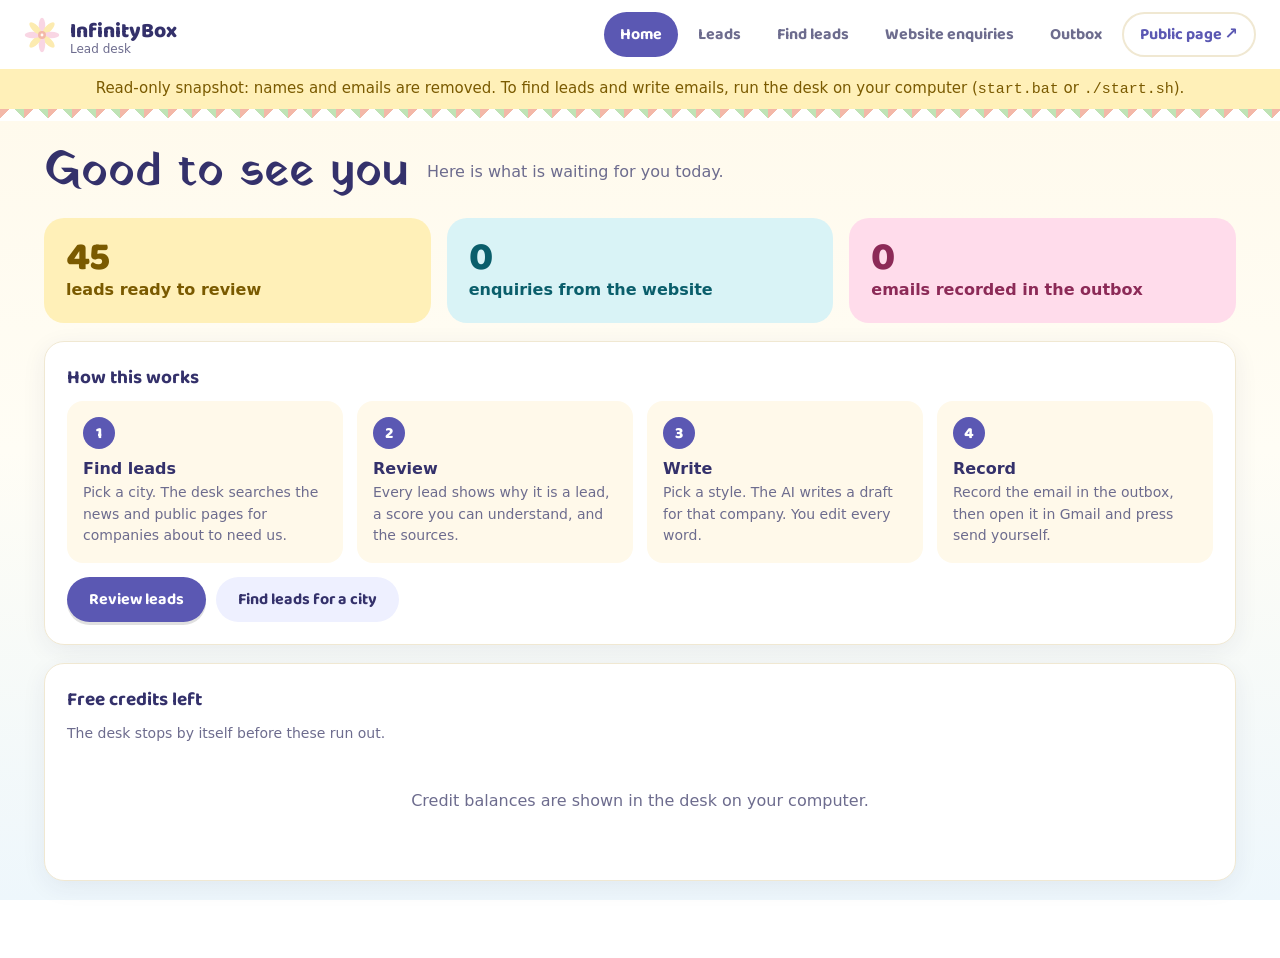
==== commit dbf9dfb4: "Restore the public page's original palette; lighter palette on the leads dashboard only Co-Authored-" ====
--- a/dashboard/index.html
+++ b/dashboard/index.html
@@ -8,8 +8,8 @@
 <link href="https://fonts.googleapis.com/css2?family=Baloo+2:wght@500;700;800&family=Yatra+One&display=swap" rel="stylesheet">
 <style>
 :root{
-  --bg:#FBF8F1; --surface:#FFFFFF; --ink:#2E2D52; --mute:#6F6E8C; --line:#ECE6D8; --brand:#4B4A95; --brand-ink:#FFFFFF; --brand-soft:#ECECF9;
-  --haldi:#FCEBB0; --haldi-i:#7A5A00; --rani:#F9D6E4; --rani-i:#8C2A57; --mor:#D2EEF1; --mor-i:#0A5E6B; --tota:#DDF1D6; --tota-i:#2E6B2A; --sindoor:#F9DAD3; --sindoor-i:#8A3022;
+  --bg:#FFF9EA; --surface:#FFFFFF; --ink:#34316B; --mute:#6D6C8E; --line:#F0E8D2; --brand:#5B58B3; --brand-ink:#FFFFFF; --brand-soft:#EEF0FF;
+  --haldi:#FFF0B8; --haldi-i:#7A5A00; --rani:#FFDCEB; --rani-i:#8C2A57; --mor:#D9F3F6; --mor-i:#0A5E6B; --tota:#E3F6DC; --tota-i:#2E6B2A; --sindoor:#FFE0D8; --sindoor-i:#8A3022;
   --shadow:0 6px 24px rgba(46,45,82,.07); --r:20px;
   --font:"Baloo 2",system-ui,-apple-system,"Segoe UI",sans-serif; --body:system-ui,-apple-system,"Segoe UI",Roboto,sans-serif;
 }
@@ -17,7 +17,7 @@
   --bg:#15152A; --surface:#1E1E3A; --ink:#ECEBFA; --mute:#A3A2C4; --line:#2E2E52; --brand:#8F8EE6; --brand-ink:#15152A; --brand-soft:#2A2A52;
   --haldi:#4A3D10; --haldi-i:#F5DC8A; --rani:#4A2236; --rani-i:#F5B5D0; --mor:#173E45; --mor-i:#9ADCE6; --tota:#22381F; --tota-i:#B5E3AD; --sindoor:#4A241D; --sindoor-i:#F2B3A6; --shadow:0 6px 24px rgba(0,0,0,.35);}}
 *{box-sizing:border-box}
-body{margin:0;background:var(--bg);color:var(--ink);font:400 16px/1.55 var(--body)}
+body{margin:0;background:linear-gradient(180deg,var(--bg) 0,#FFFDF5 50%,#EEF7FC 100%) fixed;color:var(--ink);font:400 16px/1.55 var(--body)}
 h1,h2,h3,.f{font-family:var(--font)}
 h2{font-size:26px;margin:0 0 4px;font-weight:800} h3{font-size:19px;margin:0 0 8px;font-weight:700}
 .muted{color:var(--mute)} .small{font-size:14px}
